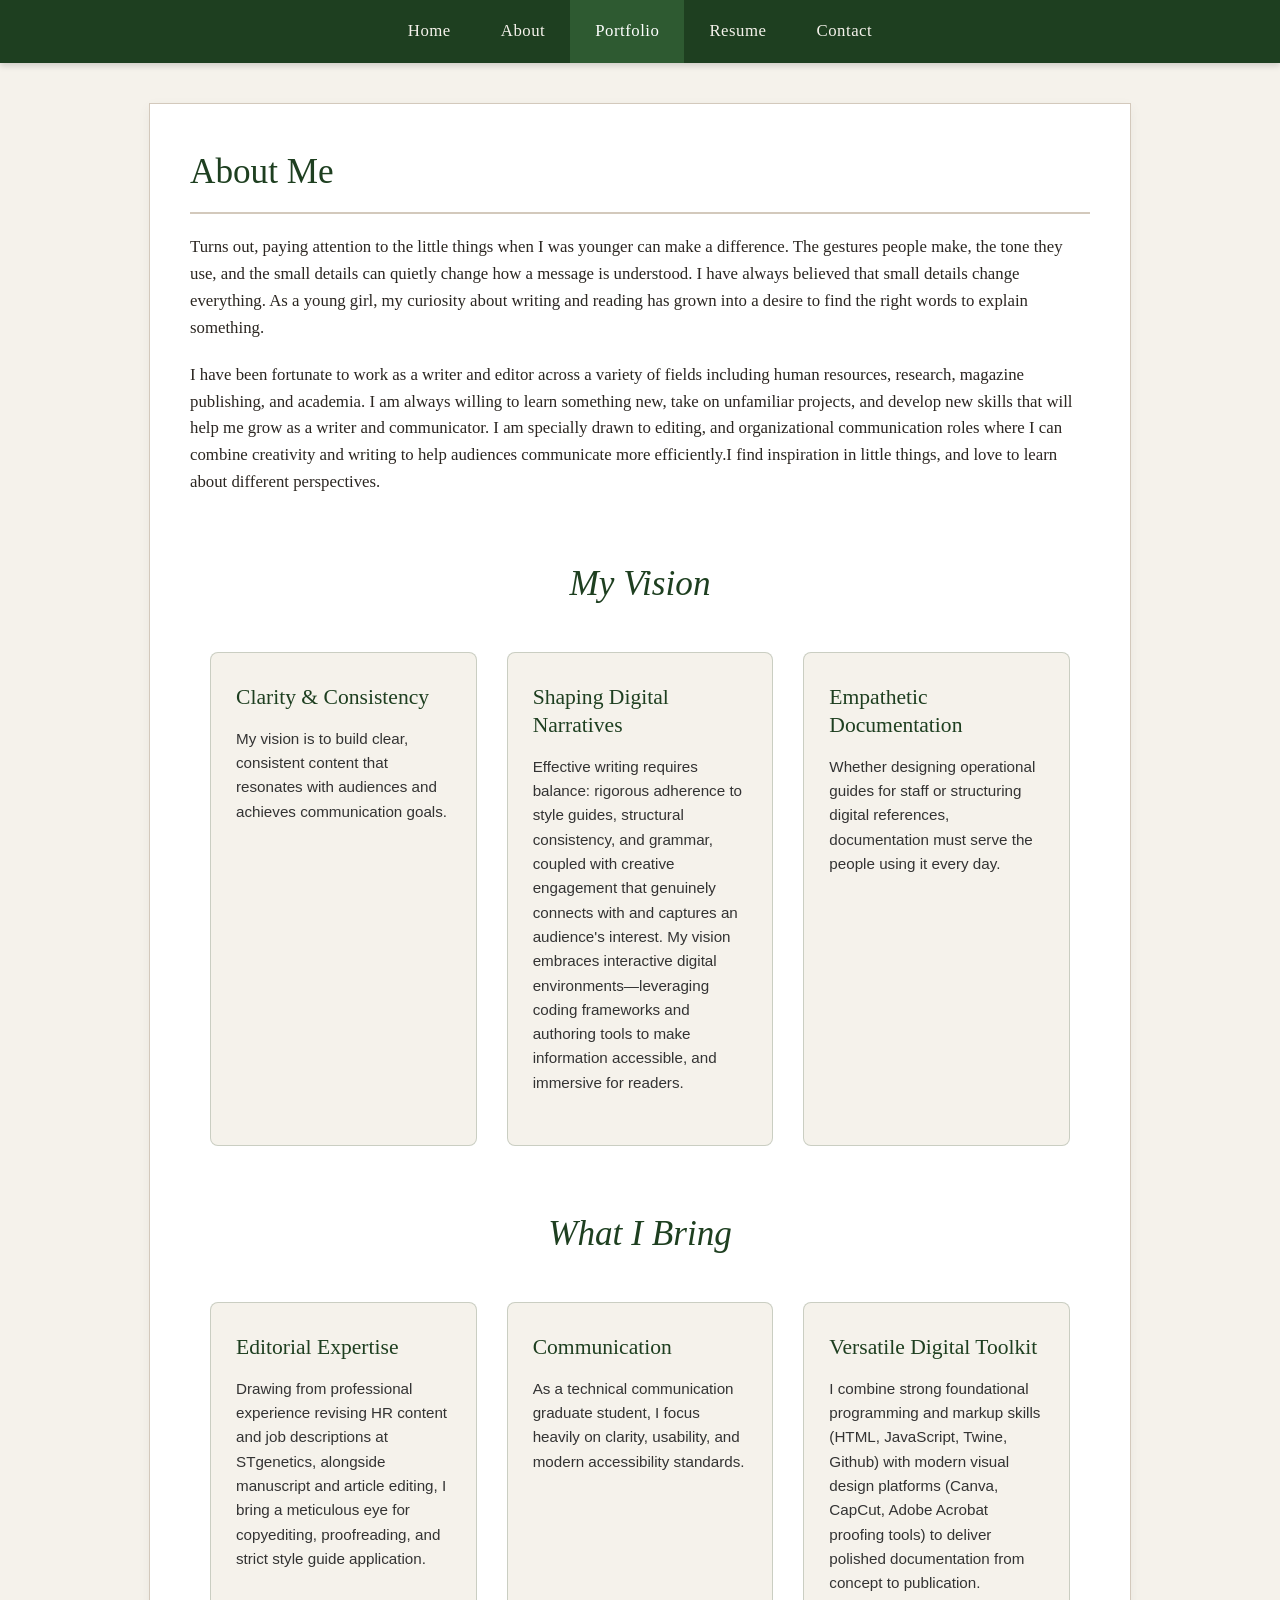
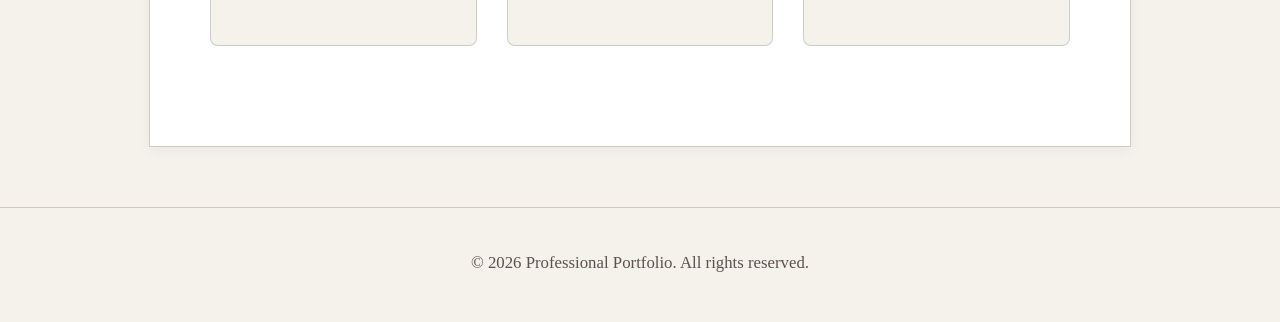
==== about.html @ 9f5a7d02 "Add files via upload" ====
<!DOCTYPE html>
<html lang="en">
<head>
    <meta charset="UTF-8">
    <meta name="viewport" content="width=device-width, initial-scale=1.0">
    <title>Portfolio - About</title>
    <link rel="stylesheet" href="stylesheet_for_website.css">
</head>
<body>

   <nav class="navbar">
        <ul class="nav-list">
            <li class="nav-item"><a href="Profile_Website.html">Home</a></li>
            <li class="nav-item"><a href="about.html">About</a></li>
            <li class="nav-item dropdown">
                <a href="portfolio.html" class="dropbtn active">Portfolio</a>
                <ul class="dropdown-menu">
                    <li><a href="writing-samples.html">Writing Samples</a></li>
                    <li><a href="editorial-work.html">Editorial Work</a></li>
                    <li><a href="digital-work.html">Digital Work</a></li>
                </ul>
            </li>
            <li class="nav-item"><a href="resume.html">Resume</a></li>
            <li class="nav-item"><a href="contact.html">Contact</a></li>
        </ul>
    </nav>

    <main class="container">
        <h1>About Me</h1>
        <p>Turns out, paying attention to the little things when I was younger can make a difference. The 
gestures people make, the tone they use, and the small details can quietly change how a message 
is understood. I have always believed that small details change everything. As a young girl, my 
curiosity about writing and reading has grown into a desire to find the right words to explain 
something.</p>
 <p> I have been fortunate to work as a writer and editor across a variety of fields 
including human resources, research, magazine publishing, and academia. I am always willing to 
learn something new, take on unfamiliar projects, and develop new skills that will help me grow 
as a writer and communicator. I am specially drawn to editing, and organizational 
communication roles where I can combine creativity and writing to help audiences communicate 
more efficiently.I find inspiration in little things, and love to learn about different perspectives. </p>
        
<div class="vision-bring-container">

    <!-- My Vision Section -->
    <h2 class="section-title">My Vision</h2>
    <div class="vision-grid">
        
        <div class="vision-card">
            <h3>Clarity & Consistency</h3>
            <p>My vision is to build clear, consistent content that resonates with audiences and achieves communication goals.</p>
        </div>

        <div class="vision-card">
            <h3>Shaping Digital Narratives</h3>
            <p>Effective writing requires balance: rigorous adherence to style guides, structural consistency, and grammar, coupled with creative engagement that genuinely connects with and captures an audience's interest. My vision embraces interactive digital environments—leveraging coding frameworks and authoring tools to make information accessible, and immersive for readers.</p>
        </div>

        <div class="vision-card">
            <h3>Empathetic Documentation</h3>
            <p>Whether designing operational guides for staff or structuring digital references, documentation must serve the people using it every day. </p>
        </div>

    </div>

    <!-- What I Bring Section -->
    <h2 class="section-title">What I Bring</h2>
    <div class="vision-grid">
        
        <div class="vision-card">
            <h3>Editorial Expertise</h3>
            <p>Drawing from professional experience revising HR content and job descriptions at STgenetics, alongside manuscript and article editing, I bring a meticulous eye for copyediting, proofreading, and strict style guide application.</p>
        </div>

        <div class="vision-card">
            <h3>Communication</h3>
            <p>As a technical communication graduate student, I focus heavily on clarity, usability, and modern accessibility standards.</p>
        </div>

        <div class="vision-card">
            <h3>Versatile Digital Toolkit</h3>
            <p>I combine strong foundational programming and markup skills (HTML, JavaScript, Twine, Github) with modern visual design platforms (Canva, CapCut, Adobe Acrobat proofing tools) to deliver polished documentation from concept to publication.</p>
        </div>

    </div>

</div>
    </main>

    <footer>
      <p>&copy; 2026 Professional Portfolio. All rights reserved.</p>
    </footer>

</body>
</html>
---- stylesheet_for_website.css ----
/* ==========================================
   GLOBAL STYLES & COLOR PALETTE
   ========================================== */
:root {
    --bg-beige: #F5F2EB;          /* Warm background beige */
    --card-bg: #FFFFFF;           /* Clean white for content cards */
    --text-dark: #2B2621;         /* Deep warm brown/black for text */
    --forest-green: #1E3F20;      /* Dark forest green for headers & nav */
    --accent-green: #2E5A31;      /* Hover state green */
    --border-brown: #D3C9BC;      /* Muted brown for borders */
}

body {
    margin: 0;
    font-family: Georgia, 'Times New Roman', Times, serif; /* Formal serif font */
    background-color: var(--bg-beige);
    color: var(--text-dark);
    line-height: 1.6;
}

/* ==========================================
   NAVIGATION BAR STYLING
   ========================================== */
.navbar {
    background-color: var(--forest-green);
    width: 100%;
    box-shadow: 0 3px 6px rgba(0, 0, 0, 0.15);
    position: sticky;
    top: 0;
    z-index: 1000;
}

.nav-list {
    list-style-type: none;
    margin: 0;
    padding: 0;
    display: flex;
    justify-content: center;
}

.nav-item {
    position: relative;
}

.nav-item > a {
    display: block;
    color: var(--bg-beige);
    text-align: center;
    padding: 18px 25px;
    text-decoration: none;
    font-size: 1.05rem;
    letter-spacing: 0.5px;
    transition: background-color 0.3s ease, color 0.3s ease;
}

.nav-item > a:hover, .nav-item > a.active {
    background-color: var(--accent-green);
    color: #FFFFFF;
}

/* Dropdown Menu */
.dropdown-menu {
    display: none;
    position: absolute;
    top: 100%;
    left: 0;
    background-color: var(--forest-green);
    list-style-type: none;
    padding: 0;
    margin: 0;
    min-width: 200px;
    box-shadow: 0px 8px 16px rgba(0, 0, 0, 0.2);
}

.dropdown-menu li a {
    padding: 14px 20px;
    color: var(--bg-beige);
    text-decoration: none;
    display: block;
    text-align: left;
    font-size: 0.95rem;
    border-top: 1px solid rgba(255, 255, 255, 0.1);
}

.dropdown-menu li a:hover {
    background-color: var(--accent-green);
    color: #FFFFFF;
}

.dropdown:hover .dropdown-menu {
    display: block;
}

/* ==========================================
   LAYOUT & CONTENT STYLING
   ========================================== */
.container {
    max-width: 900px;
    margin: 40px auto;
    padding: 40px;
    background-color: var(--card-bg);
    border: 1px solid var(--border-brown);
    box-shadow: 0 4px 12px rgba(43, 38, 33, 0.05);
}

h1, h2, h3 {
    color: var(--forest-green);
    font-weight: normal;
    margin-top: 0;
}

h1 {
    font-size: 2.2rem;
    border-bottom: 2px solid var(--border-brown);
    padding-bottom: 12px;
    margin-bottom: 20px;
}

h2 {
    font-size: 1.5rem;
    margin-top: 30px;
}

p {
    margin-bottom: 20px;
    font-size: 1.05rem;
}

.btn-primary {
    display: inline-block;
    background-color: var(--forest-green);
    color: var(--bg-beige);
    padding: 10px 20px;
    text-decoration: none;
    border-radius: 2px;
    transition: background-color 0.3s ease;
}

.btn-primary:hover {
    background-color: var(--accent-green);
    color: #FFFFFF;
}

footer {
    text-align: center;
    padding: 25px;
    color: #5C5247;
    font-size: 0.9rem;
    border-top: 1px solid var(--border-brown);
    margin-top: 60px;
    .featured-card-body {
    padding: 20px;
    text-align: center;
}

.featured-card-body h3 {
    font-size: 1.1rem;
    color: var(--forest-green);
    margin: 0 0 8px 0;
}

.featured-card-body p {
    margin: 0;
    color: var(--text-dark);
    font-size: 0.9rem; /* Slightly smaller text for descriptions */
    line-height: 1.4;
}
}
/* ==========================================
   WIREFRAME PORTFOLIO GRID STYLING
   ========================================== */
/* Center and constrain the content width */
.portfolio-wrapper {
    max-width: 1100px; /* Adjust width as preferred */
    margin: 40px auto;  /* Centers the whole block on screen */
    padding: 0 20px;
}

/* 3 Equal Columns Grid */
.portfolio-grid {
    display: grid;
    grid-template-columns: repeat(3, 1fr);
    gap: 25px;
    align-items: start;
}

/* Vertical stacking inside each column */
.portfolio-column {
    display: flex;
    flex-direction: column;
    gap: 25px;
}

/* Column Header Styling */
.column-header {
    font-family: 'Playfair Display', Georgia, serif;
    font-size: 1.6rem;
    font-style: italic;
    color: #1E3F20;
    margin: 0 0 5px 0;
    padding-bottom: 8px;
    border-bottom: 2px solid rgba(30, 63, 32, 0.2);
}

/* Card Container */
.portfolio-card {
    display: flex;
    flex-direction: column;
    background-color: #F5F2EB;
    border: 2px solid #1E3F20;
    border-radius: 8px;
    overflow: hidden;
    text-decoration: none;
    transition: transform 0.3s ease, box-shadow 0.3s ease;
}

.portfolio-card:hover {
    transform: translateY(-5px);
    box-shadow: 0 8px 20px rgba(30, 63, 32, 0.2);
}

/* Top Half Image Container */
.portfolio-card-img {
    width: 100%;
    height: 160px; /* Fixed height for top-half image banner */
    overflow: hidden;
    background-color: #e2ded4;
}

.portfolio-card-img img {
    width: 100%;
    height: 100%;
    object-fit: cover;
    display: block;
}

/* Bottom Half Text Container */
.portfolio-card-body {
    padding: 18px;
}

.portfolio-card-body h3 {
    font-family: 'Playfair Display', Georgia, serif;
    font-size: 1.15rem;
    color: #1E3F20;
    margin: 0 0 8px 0;
}

.portfolio-card-body p {
    font-family: 'Quicksand', 'Nunito', sans-serif;
    font-size: 0.9rem;
    color: #333333;
    line-height: 1.4;
    margin: 0;
}

/* Responsive breakpoint for small screens */
@media (max-width: 850px) {
    .portfolio-grid {
        grid-template-columns: 1fr;
    }
}
/* ==========================================
   HOMEPAGE HERO & FEATURED SECTION STYLING
   ========================================== */

.home-container {
    max-width: 1100px;
    margin: 40px auto;
    padding: 20px;
}

.hero-section {
    display: flex;
    justify-content: space-between;
    align-items: flex-start;
    gap: 40px;
    margin-bottom: 60px;
    padding-bottom: 40px;
    border-bottom: 1px solid var(--border-brown);
}

.hero-text {
    flex: 1;
}

.hero-text h1 {
    font-size: 2.5rem;
    margin-bottom: 5px;
    border-bottom: none;
    padding-bottom: 0;
}

.hero-subtitle {
    font-size: 1.1rem;
    color: #5C5247;
    margin-bottom: 20px;
    font-style: italic;
}
.hero-tagline-bubbly {
    color: #000000;
    font-family: 'Quicksand', 'Nunito', sans-serif;
    font-size: 1.15rem;
    font-weight: 600;
    line-height: 1.4;
    margin-top: 5px;   /* <--- This pulls it closer to whatever is above it */
    margin-bottom: 15px;
}
.hero-bio {
    font-size: 1.05rem;
    color: var(--text-dark);
    line-height: 1.6;
}

/* Image of Me Placeholder Box */
.hero-image-box {
    width: 350px;
    height: 220px;
    background-color: #FFFFFF;
    border: 2px solid var(--forest-green);
    display: flex;
    align-items: center;
    justify-content: center;
    text-align: center;
    border-radius: 4px;
    box-shadow: 0 4px 8px rgba(30, 63, 32, 0.05);
    flex-shrink: 0;
}

.hero-image-box span {
    font-size: 1.2rem;
    color: var(--forest-green);
}
.hero-cta-banner {
    display: inline-block;
    margin-top: 25px;
    padding: 20px 28px;
    background-color: #F5F2EB; /* Beige background */
    border: 2px solid #1E3F20; /* Forest green border */
    border-radius: 8px;
    text-decoration: none;
    transition: all 0.3s ease;
}

/* Big, beautiful editorial text */
.hero-cta-banner span {
    display: block;
    font-family: 'Playfair Display', Georgia, serif; /* Editorial serif font */
    font-size: 1.4rem; /* Makes it nice and large */
    font-weight: 600;
    font-style: italic; /* Optional: gives it that gorgeous slanted editorial look */
    color: #1E3F20;
    text-align: center;
    line-height: 1.4;
}

/* Hover effect */
.hero-cta-banner:hover {
    background-color: #1E3F20;
    transform: translateY(-3px);
    box-shadow: 0 6px 15px rgba(30, 63, 32, 0.2);
}

.hero-cta-banner:hover span {
    color: #F5F2EB; /* Text turns beige on hover */
}
/* Featured Work Section */
.featured-heading {
    font-size: 1.5rem;
    color: var(--forest-green);
    margin-bottom: 25px;
}

.featured-grid {
    display: grid;
    grid-template-columns: repeat(3, 1fr);
    gap: 30px;
}

/* Ensure the card keeps its content neatly stacked */
.featured-card {
    display: flex;
    flex-direction: column;
    background-color: #F5F2EB;
    border: 2px solid #1E3F20;
    border-radius: 8px;
    overflow: hidden; /* Keeps everything neatly inside the rounded corners */
    text-decoration: none;
    transition: transform 0.3s ease, box-shadow 0.3s ease;
}

.featured-card:hover {
    transform: translateY(-5px);
    box-shadow: 0 8px 20px rgba(30, 63, 32, 0.2);
}

/* Restrict the image container to the top half with a fixed height */
.featured-card-img {
    width: 100%;
    height: 180px; /* Adjust this height if you want it taller or shorter */
    overflow: hidden;
}

.featured-card-img img {
    width: 100%;
    height: 100%;
    object-fit: cover; /* Crops the image nicely to fit the top box */
    display: block;
}

/* Padding for the text section at the bottom */
.featured-card-body {
    padding: 20px;
}

.featured-card-body h3 {
    font-family: 'Playfair Display', Georgia, serif;
    font-size: 1.25rem;
    color: #1E3F20;
    margin-bottom: 10px;
}

.featured-card-body p {
    font-family: 'Quicksand', 'Nunito', sans-serif;
    font-size: 0.95rem;
    color: #333333;
    line-height: 1.5;
}

/* --- ABOUT ME PAGE SECTION --- */
.vision-bring-container {
    max-width: 1100px;
    margin: 60px auto;
    padding: 0 20px;
}

.section-title {
    font-family: 'Playfair Display', Georgia, serif;
    font-size: 2.2rem;
    color: #1E3F20;
    text-align: center;
    margin-bottom: 40px;
    font-style: italic;
}

/* 3-Column Grid Layout */
.vision-grid {
    display: grid;
    grid-template-columns: repeat(3, 1fr);
    gap: 30px;
    margin-bottom: 60px;
}

/* Individual Grid Cards */
.vision-card {
    background-color: #F5F2EB; /* Soft beige */
    border: 1px solid rgba(30, 63, 32, 0.2); /* Subtle forest green border */
    border-radius: 8px;
    padding: 30px 25px;
    transition: transform 0.3s ease, box-shadow 0.3s ease;
}

.vision-card:hover {
    transform: translateY(-5px);
    box-shadow: 0 8px 20px rgba(30, 63, 32, 0.1);
}

.vision-card h3 {
    font-family: 'Playfair Display', Georgia, serif;
    font-size: 1.35rem;
    color: #1E3F20;
    margin-bottom: 15px;
    line-height: 1.3;
}

.vision-card p {
    font-family: 'Quicksand', 'Nunito', sans-serif;
    font-size: 0.95rem;
    color: #333333;
    line-height: 1.6;
}

/* Responsive adjustment for smaller screens */
@media (max-width: 768px) {
    .vision-grid {
        grid-template-columns: 1fr;
    }
}

/* --- Contact Page Styles --- */
.contact-container {
    max-width: 1000px;
    margin: 50px auto;
    padding: 0 20px;
}

.contact-header {
    text-align: center;
    margin-bottom: 40px;
}

.contact-header h1 {
    font-family: 'Playfair Display', Georgia, serif;
    font-size: 2.5rem;
    color: #1E3F20;
    margin-bottom: 10px;
    font-style: italic;
}

.contact-header p {
    font-family: 'Quicksand', 'Nunito', sans-serif;
    font-size: 1.05rem;
    color: #444444;
    max-width: 600px;
    margin: 0 auto;
}

/* Info Cards Styling */
.contact-info {
    display: flex;
    flex-direction: column;
    gap: 15px;
}

.info-card {
    background-color: #F5F2EB;
    border: 1px solid rgba(30, 63, 32, 0.2);
    border-radius: 8px;
    padding: 20px;
}

.info-label {
    display: block;
    font-family: 'Playfair Display', Georgia, serif;
    font-size: 0.9rem;
    font-weight: 700;
    color: #1E3F20;
    text-transform: uppercase;
    letter-spacing: 0.5px;
    margin-bottom: 5px;
}

.info-detail {
    font-family: 'Quicksand', 'Nunito', sans-serif;
    font-size: 1rem;
    color: #222222;
    margin: 0;
}

.info-detail a {
    color: #1E3F20;
    text-decoration: none;
    font-weight: 600;
    transition: color 0.2s ease;
}

.info-detail a:hover {
    text-decoration: underline;
}

/* Form Styling */
.contact-form {
    background-color: #F5F2EB;
    border: 2px solid #1E3F20;
    border-radius: 8px;
    padding: 30px;
    display: flex;
    flex-direction: column;
    gap: 20px;
}

.form-group {
    display: flex;
    flex-direction: column;
    gap: 8px;
}

.form-group label {
    font-family: 'Quicksand', 'Nunito', sans-serif;
    font-size: 0.95rem;
    font-weight: 700;
    color: #1E3F20;
}

.form-group input,
.form-group textarea {
    width: 100%;
    padding: 12px 15px;
    border: 1px solid rgba(30, 63, 32, 0.3);
    border-radius: 6px;
    background-color: #FFFFFF;
    font-family: 'Quicksand', 'Nunito', sans-serif;
    font-size: 0.95rem;
    color: #333333;
    transition: border-color 0.2s ease, box-shadow 0.2s ease;
}

/* Focus state for accessibility */
.form-group input:focus,
.form-group textarea:focus {
    outline: none;
    border-color: #1E3F20;
    box-shadow: 0 0 0 3px rgba(30, 63, 32, 0.15);
}
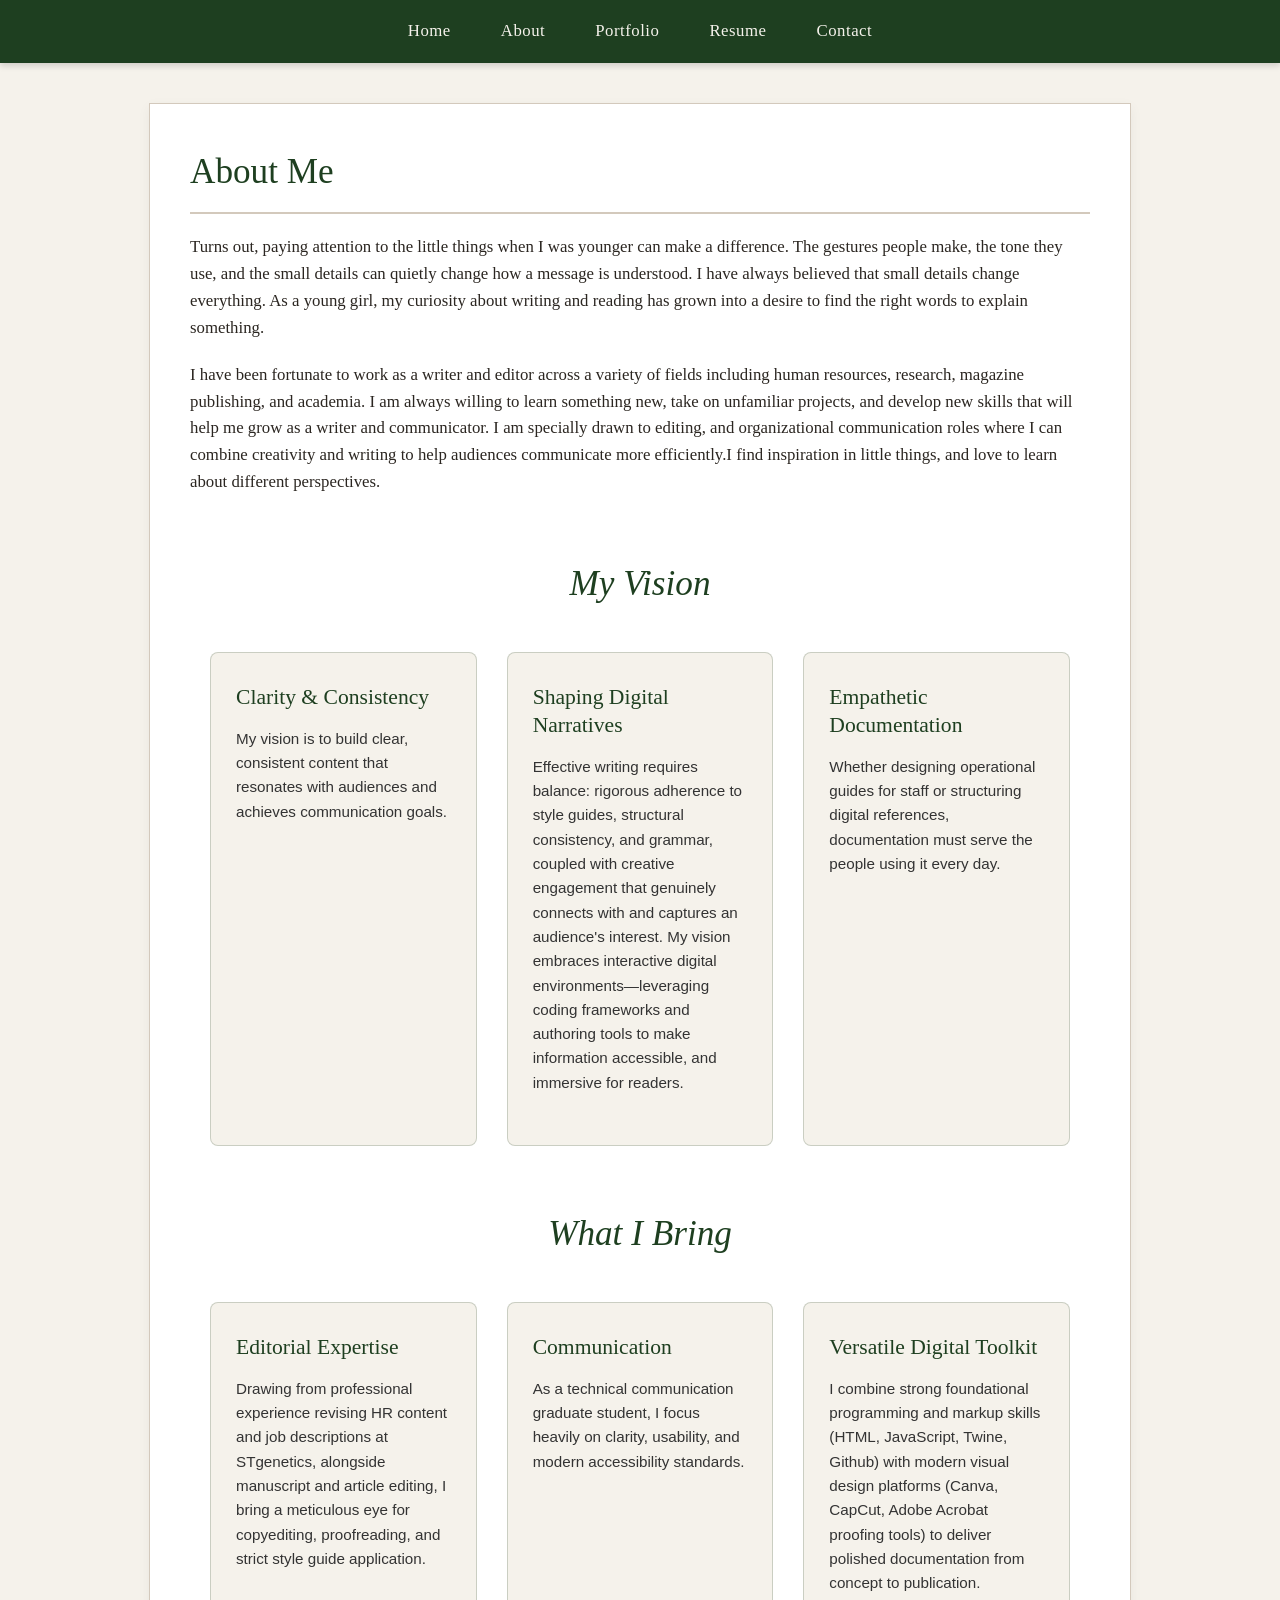
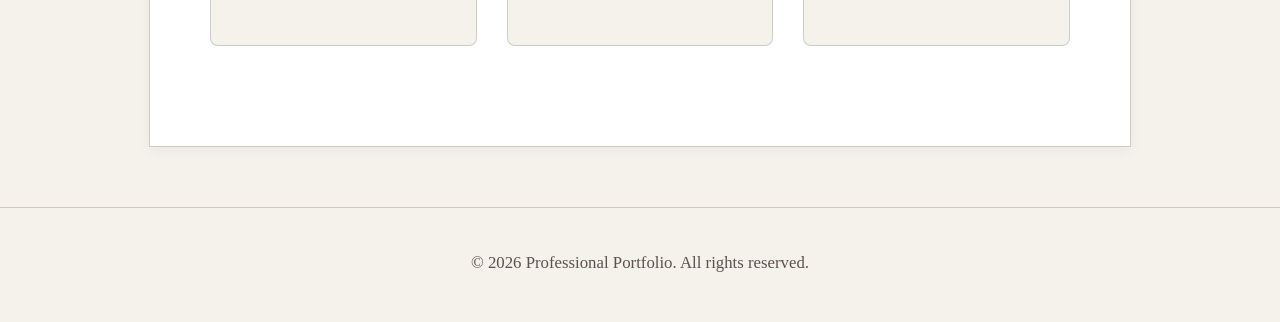
==== commit d034658f: "Add files via upload" ====
--- a/about.html
+++ b/about.html
@@ -10,10 +10,10 @@
 
    <nav class="navbar">
         <ul class="nav-list">
-            <li class="nav-item"><a href="Profile_Website.html">Home</a></li>
+            <li class="nav-item"><a href="index.html">Home</a></li>
             <li class="nav-item"><a href="about.html">About</a></li>
             <li class="nav-item dropdown">
-                <a href="portfolio.html" class="dropbtn active">Portfolio</a>
+                <a href="portfolio.html" class="dropbtn">Portfolio</a>
                 <ul class="dropdown-menu">
                     <li><a href="writing-samples.html">Writing Samples</a></li>
                     <li><a href="editorial-work.html">Editorial Work</a></li>
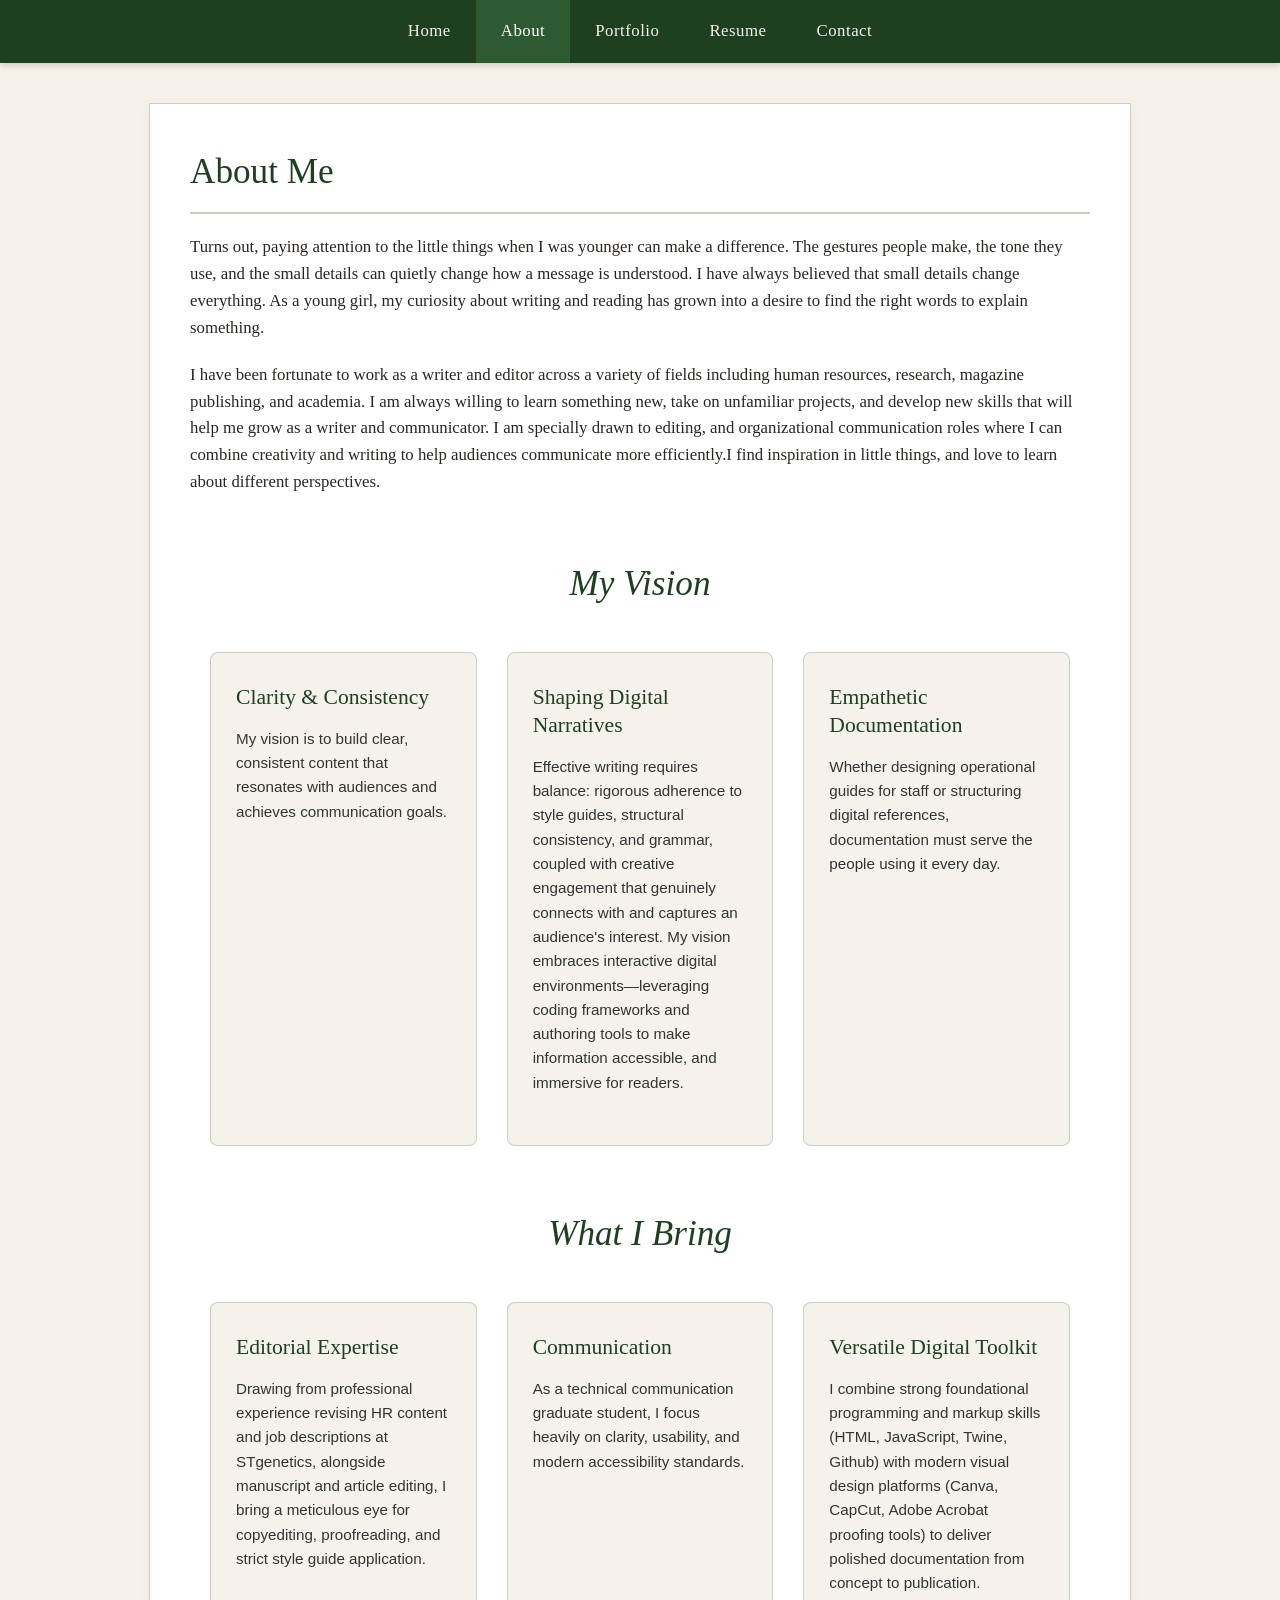
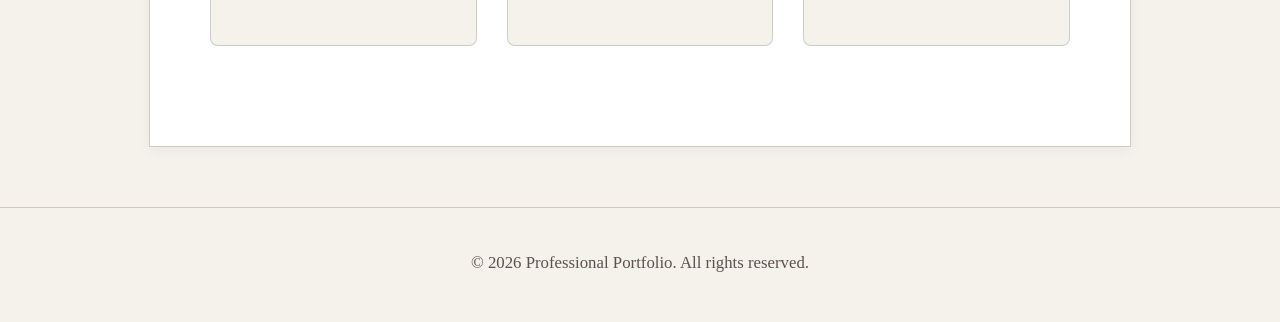
==== commit ba6592ae: "Fix HTML encoding issues in about.html" ====
--- a/about.html
+++ b/about.html
@@ -11,7 +11,7 @@
    <nav class="navbar">
         <ul class="nav-list">
             <li class="nav-item"><a href="index.html">Home</a></li>
-            <li class="nav-item"><a href="about.html">About</a></li>
+            <li class="nav-item"><a href="about.html"class="active">About</a></li>
             <li class="nav-item dropdown">
                 <a href="portfolio.html" class="dropbtn">Portfolio</a>
                 <ul class="dropdown-menu">
@@ -91,4 +91,4 @@
     </footer>
 
 </body>
-</html>+</html>
